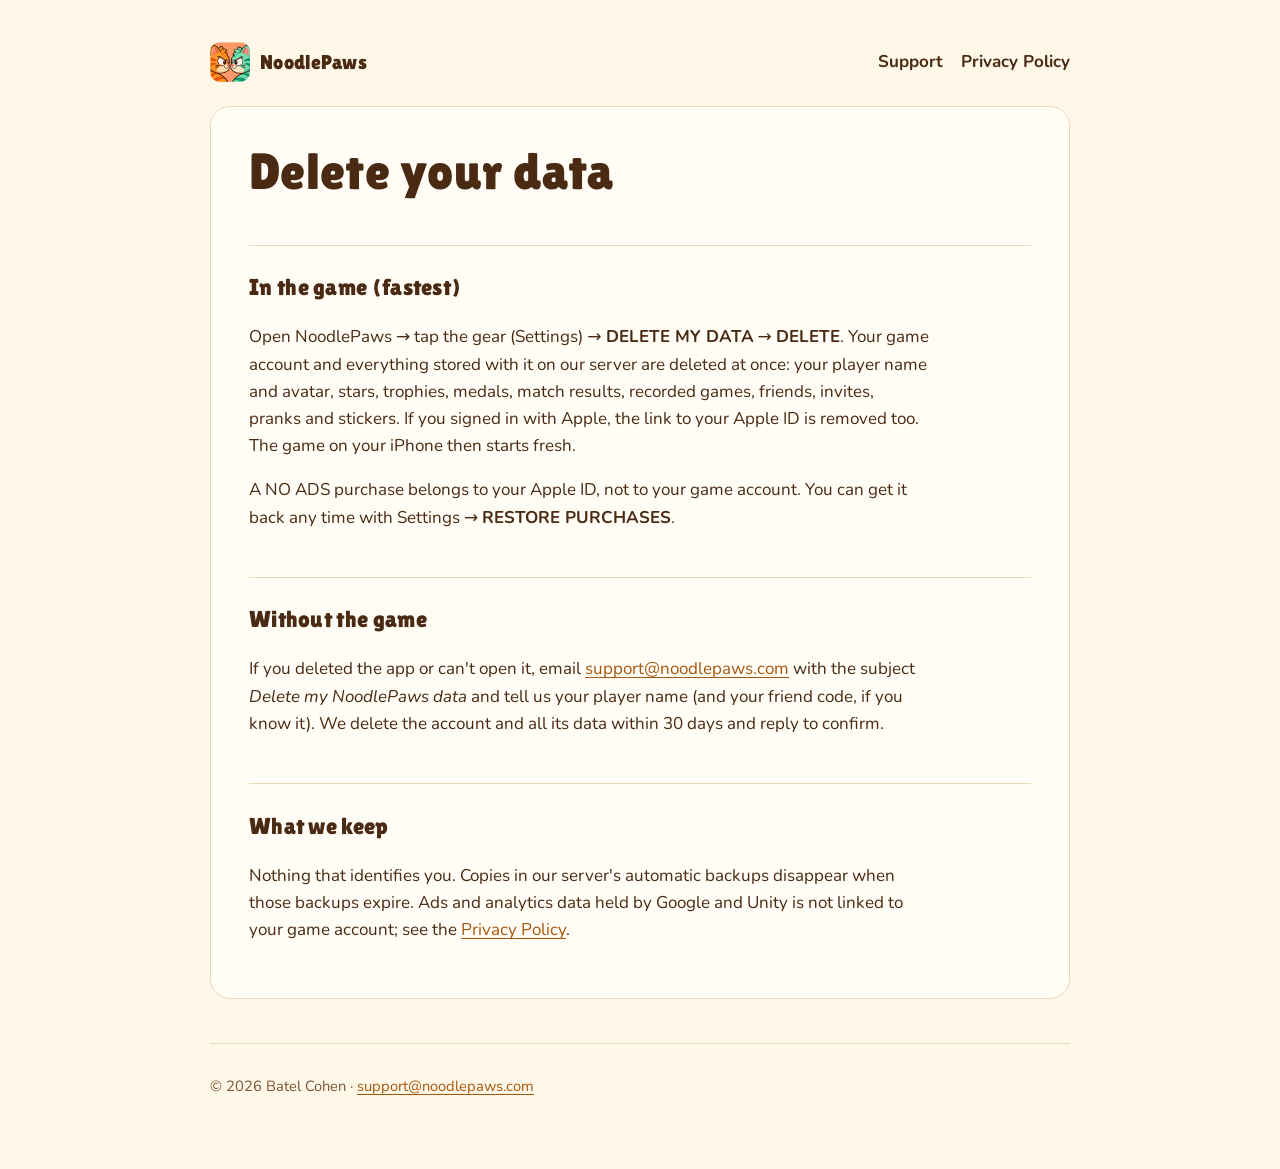
==== delete-data/index.html @ 6ae25358 "Terms, delete-data page, privacy crash reports Co-Authored-By: Claude Opus 5.5 <noreply@anthropic.co" ====
<!doctype html>
<html lang="en">
<head>
<meta charset="utf-8">
<meta name="viewport" content="width=device-width, initial-scale=1">
<title>Delete Your Data — NoodlePaws</title>
<link rel="icon" href="/favicon.png">
<link rel="apple-touch-icon" href="/apple-touch-icon.png">
<link href="https://fonts.googleapis.com/css2?family=Lilita+One&family=Nunito:wght@400;700&display=swap" rel="stylesheet">
<link rel="stylesheet" href="/style.css">
</head>
<body>
<div class="wrap">
  <header class="top">
    <a class="brand" href="/"><img src="/favicon.png" alt="" width="40" height="40">NoodlePaws</a>
    <nav class="nav"><a href="/support/">Support</a><a href="/privacy/">Privacy Policy</a></nav>
  </header>
  <main class="doc">
    <h1>Delete your data</h1>

    <h2>In the game (fastest)</h2>
    <p>Open NoodlePaws → tap the gear (Settings) → <b>DELETE MY DATA</b> → <b>DELETE</b>. Your game account and everything stored with it on our server are deleted at once: your player name and avatar, stars, trophies, medals, match results, recorded games, friends, invites, pranks and stickers. If you signed in with Apple, the link to your Apple ID is removed too. The game on your iPhone then starts fresh.</p>
    <p>A NO ADS purchase belongs to your Apple ID, not to your game account. You can get it back any time with Settings → <b>RESTORE PURCHASES</b>.</p>

    <h2>Without the game</h2>
    <p>If you deleted the app or can't open it, email <a href="mailto:support@noodlepaws.com?subject=Delete%20my%20NoodlePaws%20data">support@noodlepaws.com</a> with the subject <i>Delete my NoodlePaws data</i> and tell us your player name (and your friend code, if you know it). We delete the account and all its data within 30 days and reply to confirm.</p>

    <h2>What we keep</h2>
    <p>Nothing that identifies you. Copies in our server's automatic backups disappear when those backups expire. Ads and analytics data held by Google and Unity is not linked to your game account; see the <a href="/privacy/">Privacy Policy</a>.</p>
  </main>
  <footer><p>© 2026 Batel Cohen · <a href="mailto:support@noodlepaws.com">support@noodlepaws.com</a></p></footer>
</div>
</body>
</html>
---- style.css ----
:root {
  --cream: #fff8e8;
  --paper: #fffdf6;
  --ink: #4a2a12;
  --ink-soft: #7a5233;
  --teal: #e0821f;
  --teal-deep: #a8560c;
  --coral: #f06a5a;
  --line: #ead9b9;
  color-scheme: light;
}
* { box-sizing: border-box; }
html, body { margin: 0; }
body {
  background: var(--cream);
  color: var(--ink);
  font: 17px/1.6 "Nunito", "Segoe UI", system-ui, -apple-system, sans-serif;
  padding-inline: 16px;
}
a { color: var(--teal-deep); text-underline-offset: 3px; }
a:hover { color: var(--coral); }
h1, h2, h3, .brand { font-family: "Lilita One", "Arial Rounded MT Bold", "Nunito", sans-serif; font-weight: 400; letter-spacing: .3px; text-wrap: balance; }
h1 { font-size: clamp(2.1rem, 6vw, 3.2rem); line-height: 1.05; margin: 0 0 .3em; }
h2 { font-size: 1.45rem; margin: 2em 0 .4em; }
h3 { font-size: 1.15rem; margin: 1.4em 0 .3em; }
p, li { max-width: 68ch; }
.wrap { max-width: 860px; margin: 0 auto; padding-block: 28px 56px; }

/* header */
.top { display: flex; align-items: center; justify-content: space-between; gap: 12px; flex-wrap: wrap; padding-block: 14px; }
.brand { display: flex; align-items: center; gap: 10px; color: var(--ink); text-decoration: none; font-size: 1.25rem; }
.brand img { width: 40px; height: 40px; border-radius: 10px; }
.nav { display: flex; gap: 18px; flex-wrap: wrap; }
.nav a { color: var(--ink); text-decoration: none; font-weight: 700; }
.nav a:hover, .nav a[aria-current="page"] { color: var(--teal-deep); text-decoration: underline; }

/* home */
.hero { display: grid; grid-template-columns: auto 1fr; gap: 28px; align-items: center; margin-top: 18px; }
.hero img { width: min(180px, 38vw); height: auto; border-radius: 22%; box-shadow: 0 10px 24px rgba(7, 58, 82, .18); }
.tagline { font-size: 1.2rem; color: var(--ink-soft); margin: 0 0 1em; }
.badge { display: inline-block; background: var(--teal); color: #fff; padding: .7em 1.3em; border-radius: 999px; font-family: "Lilita One", sans-serif; font-size: 1.1rem; text-decoration: none; box-shadow: 0 4px 0 var(--teal-deep); }
.shots { display: grid; grid-template-columns: repeat(3, 1fr); gap: 14px; margin-top: 34px; }
.shots img { width: 100%; height: auto; border-radius: 18px; box-shadow: 0 8px 20px rgba(7, 58, 82, .14); }
.features { display: grid; grid-template-columns: repeat(auto-fit, minmax(220px, 1fr)); gap: 14px; margin-top: 30px; }
.feature { background: var(--paper); border: 1px solid var(--line); border-radius: 16px; padding: 14px 16px; }
.feature h3 { margin: 0 0 .2em; }
.feature p { margin: 0; color: var(--ink-soft); }

/* documents */
.doc { background: var(--paper); border: 1px solid var(--line); border-radius: 20px; padding: clamp(18px, 4vw, 38px); margin-top: 10px; }
.doc h1 { margin-bottom: .1em; }
.meta { color: var(--ink-soft); margin-top: 0; }
.doc h2 { border-top: 1px solid var(--line); padding-top: 1em; }
.contact { background: #e6f5f3; border-radius: 14px; padding: 12px 16px; }
details { margin-top: 1em; }
summary { cursor: pointer; font-weight: 700; }
pre.license { white-space: pre-wrap; font-size: .82rem; line-height: 1.45; background: var(--cream); border: 1px solid var(--line); border-radius: 12px; padding: 14px; overflow-x: auto; }

footer { margin-top: 44px; padding-top: 16px; border-top: 1px solid var(--line); color: var(--ink-soft); font-size: .92rem; display: flex; gap: 16px; flex-wrap: wrap; justify-content: space-between; }

@media (max-width: 560px) {
  .hero { grid-template-columns: 1fr; text-align: center; justify-items: center; }
  .shots { grid-template-columns: repeat(3, minmax(0, 1fr)); gap: 8px; }
  body { font-size: 16px; }
}
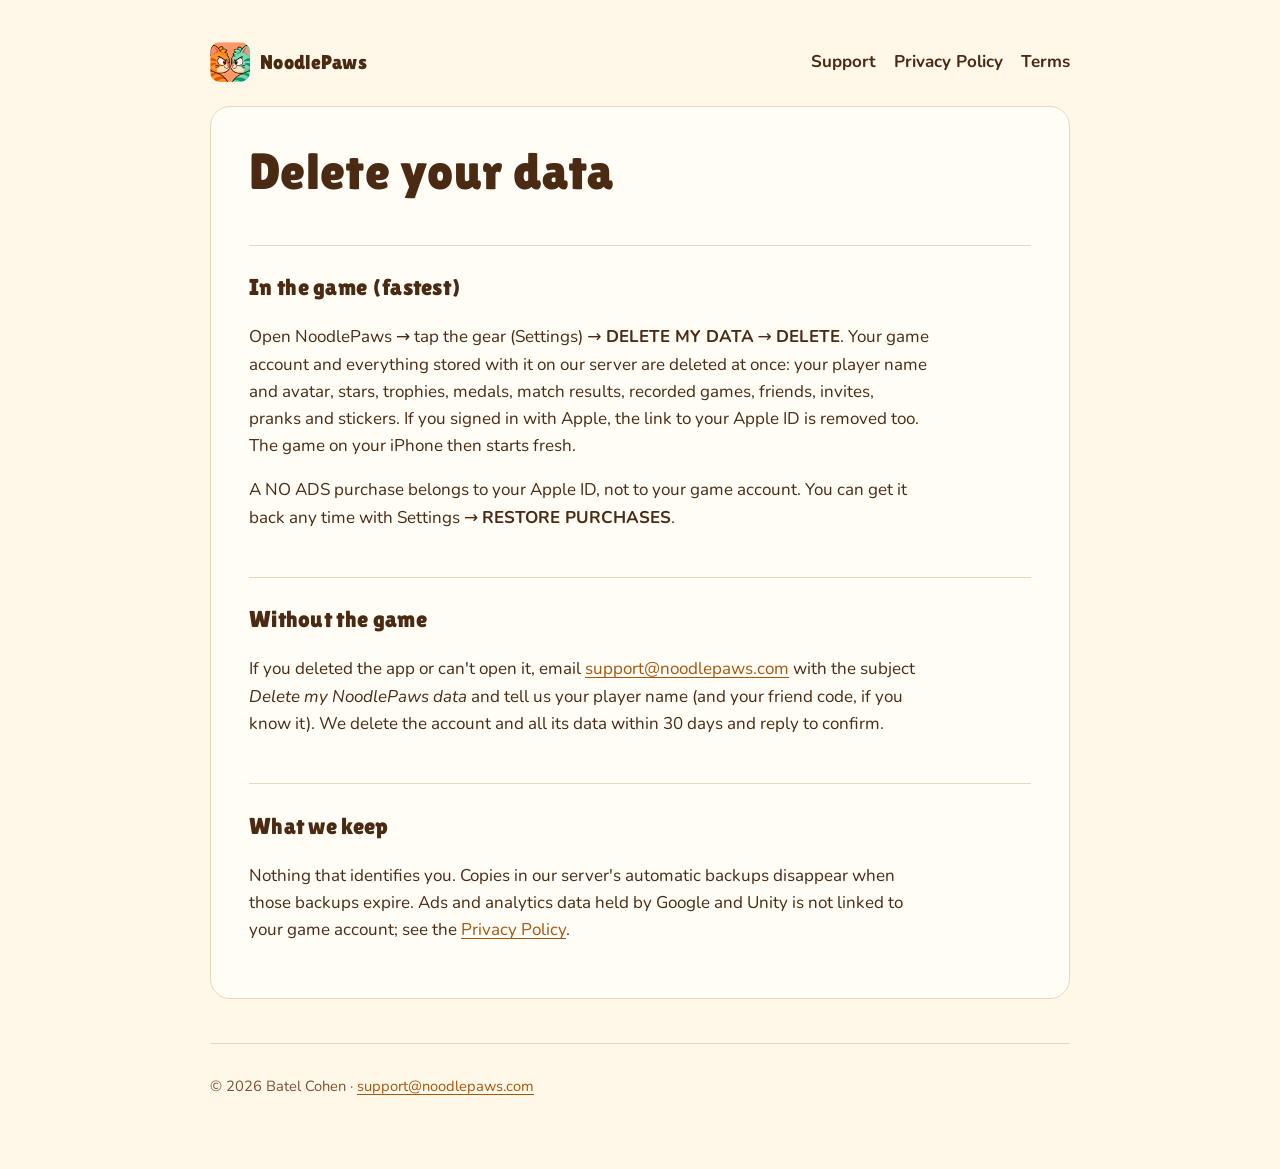
==== commit 797cf3db: "Site copy fixes before submission (ELI 29) - Terms link in the nav on every page - Terms: reports re" ====
--- a/delete-data/index.html
+++ b/delete-data/index.html
@@ -13,7 +13,7 @@
 <div class="wrap">
   <header class="top">
     <a class="brand" href="/"><img src="/favicon.png" alt="" width="40" height="40">NoodlePaws</a>
-    <nav class="nav"><a href="/support/">Support</a><a href="/privacy/">Privacy Policy</a></nav>
+    <nav class="nav"><a href="/support/">Support</a><a href="/privacy/">Privacy Policy</a><a href="/terms/">Terms</a></nav>
   </header>
   <main class="doc">
     <h1>Delete your data</h1>
